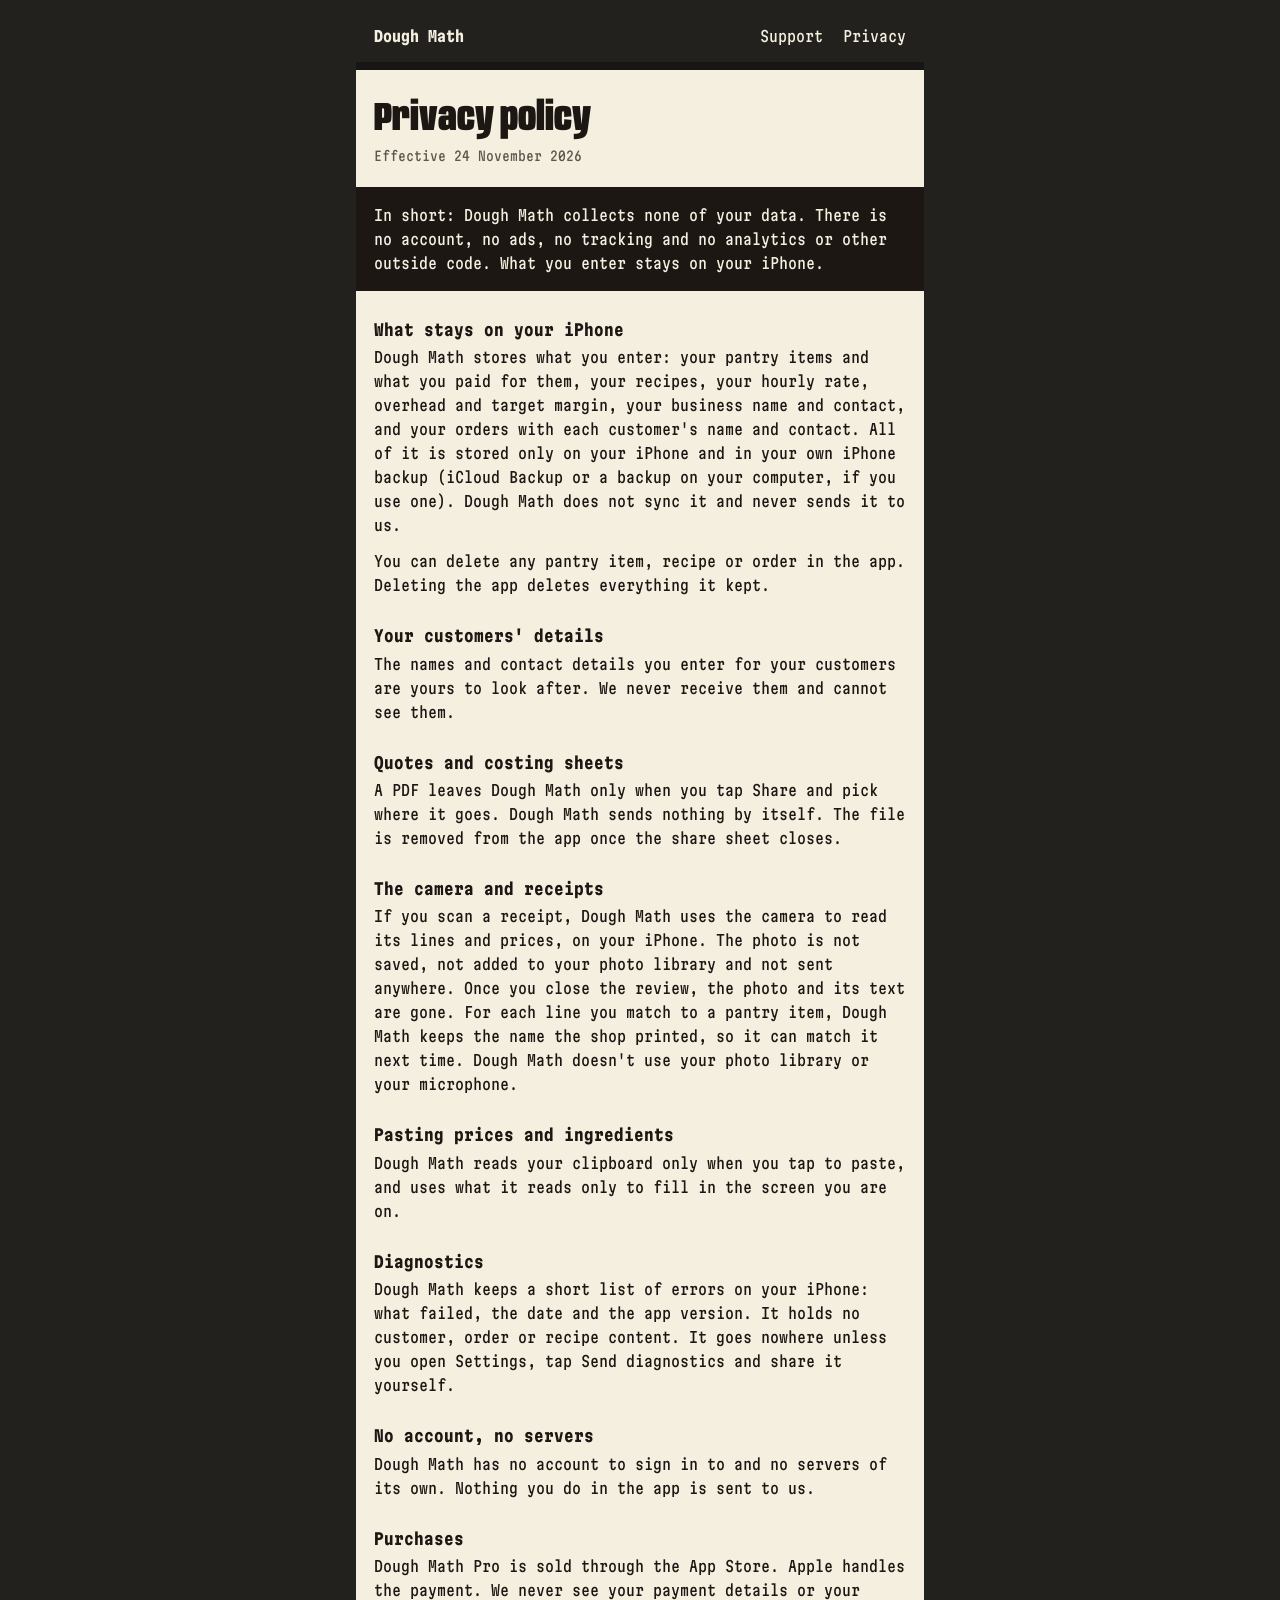
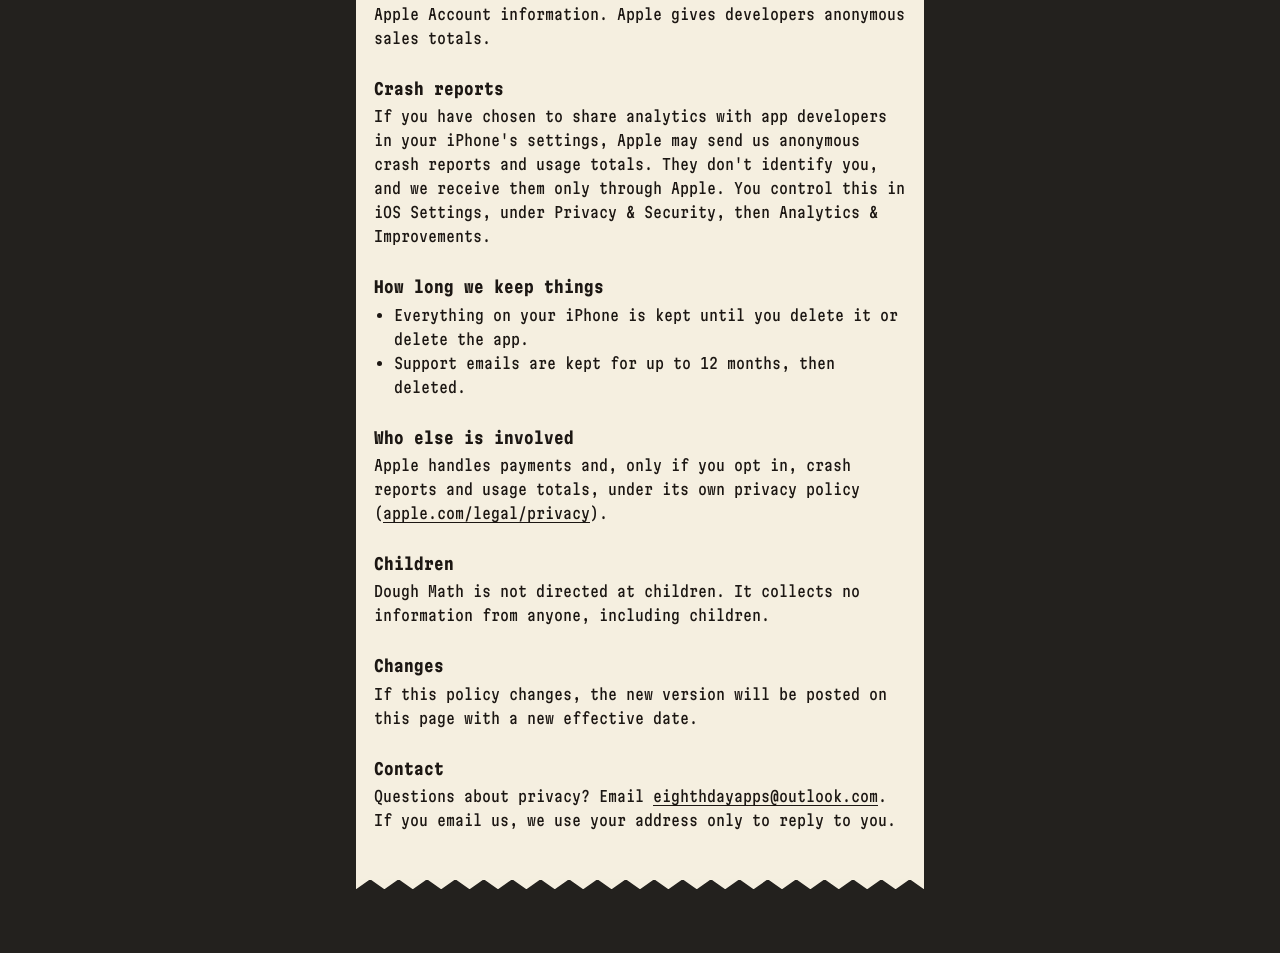
==== privacy.html @ d73449f0 "Dough Math landing, privacy and support pages" ====
<!doctype html>
<html lang="en">
<head>
<meta charset="utf-8">
<meta name="viewport" content="width=device-width, initial-scale=1">
<title>Dough Math Privacy</title>
<meta name="description" content="Dough Math privacy policy: no account, no ads, no tracking and no data collected. Your prices, recipes and customers stay on your iPhone.">
<link rel="stylesheet" href="style.css">
</head>
<body>
<div class="counter">
<nav><a class="name" href="./">Dough Math</a><a href="support.html">Support</a><a href="privacy.html">Privacy</a></nav>
<div class="slot"></div>
<main class="slip">
  <h1>Privacy policy</h1>
  <p class="faded">Effective 24 November 2026</p>

  <div class="band"><p>In short: Dough Math collects none of your data. There is no account, no ads, no tracking and no analytics or other outside code. What you enter stays on your iPhone.</p></div>

  <h2>What stays on your iPhone</h2>
  <p>Dough Math stores what you enter: your pantry items and what you paid for them, your recipes, your hourly rate, overhead and target margin, your business name and contact, and your orders with each customer's name and contact. All of it is stored only on your iPhone and in your own iPhone backup (iCloud Backup or a backup on your computer, if you use one). Dough Math does not sync it and never sends it to us.</p>
  <p>You can delete any pantry item, recipe or order in the app. Deleting the app deletes everything it kept.</p>

  <h2>Your customers' details</h2>
  <p>The names and contact details you enter for your customers are yours to look after. We never receive them and cannot see them.</p>

  <h2>Quotes and costing sheets</h2>
  <p>A PDF leaves Dough Math only when you tap Share and pick where it goes. Dough Math sends nothing by itself. The file is removed from the app once the share sheet closes.</p>

  <h2>The camera and receipts</h2>
  <p>If you scan a receipt, Dough Math uses the camera to read its lines and prices, on your iPhone. The photo is not saved, not added to your photo library and not sent anywhere. Once you close the review, the photo and its text are gone. For each line you match to a pantry item, Dough Math keeps the name the shop printed, so it can match it next time. Dough Math doesn't use your photo library or your microphone.</p>

  <h2>Pasting prices and ingredients</h2>
  <p>Dough Math reads your clipboard only when you tap to paste, and uses what it reads only to fill in the screen you are on.</p>

  <h2>Diagnostics</h2>
  <p>Dough Math keeps a short list of errors on your iPhone: what failed, the date and the app version. It holds no customer, order or recipe content. It goes nowhere unless you open Settings, tap Send diagnostics and share it yourself.</p>

  <h2>No account, no servers</h2>
  <p>Dough Math has no account to sign in to and no servers of its own. Nothing you do in the app is sent to us.</p>

  <h2>Purchases</h2>
  <p>Dough Math Pro is sold through the App Store. Apple handles the payment. We never see your payment details or your Apple Account information. Apple gives developers anonymous sales totals.</p>

  <h2>Crash reports</h2>
  <p>If you have chosen to share analytics with app developers in your iPhone's settings, Apple may send us anonymous crash reports and usage totals. They don't identify you, and we receive them only through Apple. You control this in iOS Settings, under Privacy &amp; Security, then Analytics &amp; Improvements.</p>

  <h2>How long we keep things</h2>
  <ul>
    <li>Everything on your iPhone is kept until you delete it or delete the app.</li>
    <li>Support emails are kept for up to 12 months, then deleted.</li>
  </ul>

  <h2>Who else is involved</h2>
  <p>Apple handles payments and, only if you opt in, crash reports and usage totals, under its own privacy policy (<a href="https://www.apple.com/legal/privacy/">apple.com/legal/privacy</a>).</p>

  <h2>Children</h2>
  <p>Dough Math is not directed at children. It collects no information from anyone, including children.</p>

  <h2>Changes</h2>
  <p>If this policy changes, the new version will be posted on this page with a new effective date.</p>

  <h2>Contact</h2>
  <p>Questions about privacy? Email <a href="mailto:eighthdayapps@outlook.com">eighthdayapps@outlook.com</a>. If you email us, we use your address only to reply to you.</p>
</main>
<div class="tear"></div>
</div>
</body>
</html>
---- style.css ----
@font-face {
  font-family: "Martian Mono";
  src: url("fonts/MartianMono.ttf") format("truetype");
  font-weight: 100 800;
  font-stretch: 75% 112.5%;
  font-display: swap;
}
@font-face {
  font-family: "Anybody";
  src: url("fonts/Anybody.ttf") format("truetype");
  font-weight: 100 900;
  font-stretch: 50% 150%;
  font-display: swap;
}
:root {
  --paper: #F5EFE0;
  --counter: #23211E;
  --slot: #171614;
  --ink: #1C1713;
  --faded: #5E554B;
  --counter-print: #F5EFE0;
}
@media (prefers-color-scheme: dark) {
  :root {
    --paper: #443C32;
    --counter: #131211;
    --slot: #060505;
    --ink: #F5EFE0;
    --faded: #B9AE9D;
    --counter-print: #F5EFE0;
  }
}
* { box-sizing: border-box; }
body {
  margin: 0;
  background: var(--counter);
  color: var(--ink);
  font: 400 15px/1.6 "Martian Mono", ui-monospace, Menlo, monospace;
  font-stretch: 75%;
  font-variant-numeric: tabular-nums;
}
.counter { max-width: 600px; margin: 0 auto; padding: 24px 16px 64px; }
nav { display: flex; gap: 20px; align-items: baseline; padding: 0 18px 14px; }
nav a { color: var(--counter-print); text-decoration: none; }
nav a:hover, nav a:focus-visible { text-decoration: underline; }
nav .name { font-weight: 700; margin-right: auto; }
.slot { height: 8px; background: var(--slot); }
.slip { background: var(--paper); padding: 28px 18px 36px; }
.tear {
  height: 10px;
  background: var(--paper);
  clip-path: polygon(0 0, 100% 0, 100% 100%, 97.5% 0, 95% 100%, 92.5% 0, 90% 100%, 87.5% 0, 85% 100%, 82.5% 0, 80% 100%, 77.5% 0, 75% 100%, 72.5% 0, 70% 100%, 67.5% 0, 65% 100%, 62.5% 0, 60% 100%, 57.5% 0, 55% 100%, 52.5% 0, 50% 100%, 47.5% 0, 45% 100%, 42.5% 0, 40% 100%, 37.5% 0, 35% 100%, 32.5% 0, 30% 100%, 27.5% 0, 25% 100%, 22.5% 0, 20% 100%, 17.5% 0, 15% 100%, 12.5% 0, 10% 100%, 7.5% 0, 5% 100%, 2.5% 0, 0 100%);
  margin-top: -1px;
}
h1 {
  font: 900 40px/1.05 "Anybody", "Arial Narrow", sans-serif;
  font-stretch: 62%;
  margin: 0 0 6px;
}
h2 { font-size: 16px; font-weight: 700; line-height: 1.4; margin: 28px 0 4px; }
p, ul { margin: 0 0 12px; }
ul { padding-left: 20px; }
a { color: var(--ink); text-underline-offset: 3px; }
.faded { color: var(--faded); font-size: 13px; }
.band { background: var(--ink); color: var(--paper); padding: 16px 18px; margin: 20px -18px 4px; }
.band p { margin: 0; }
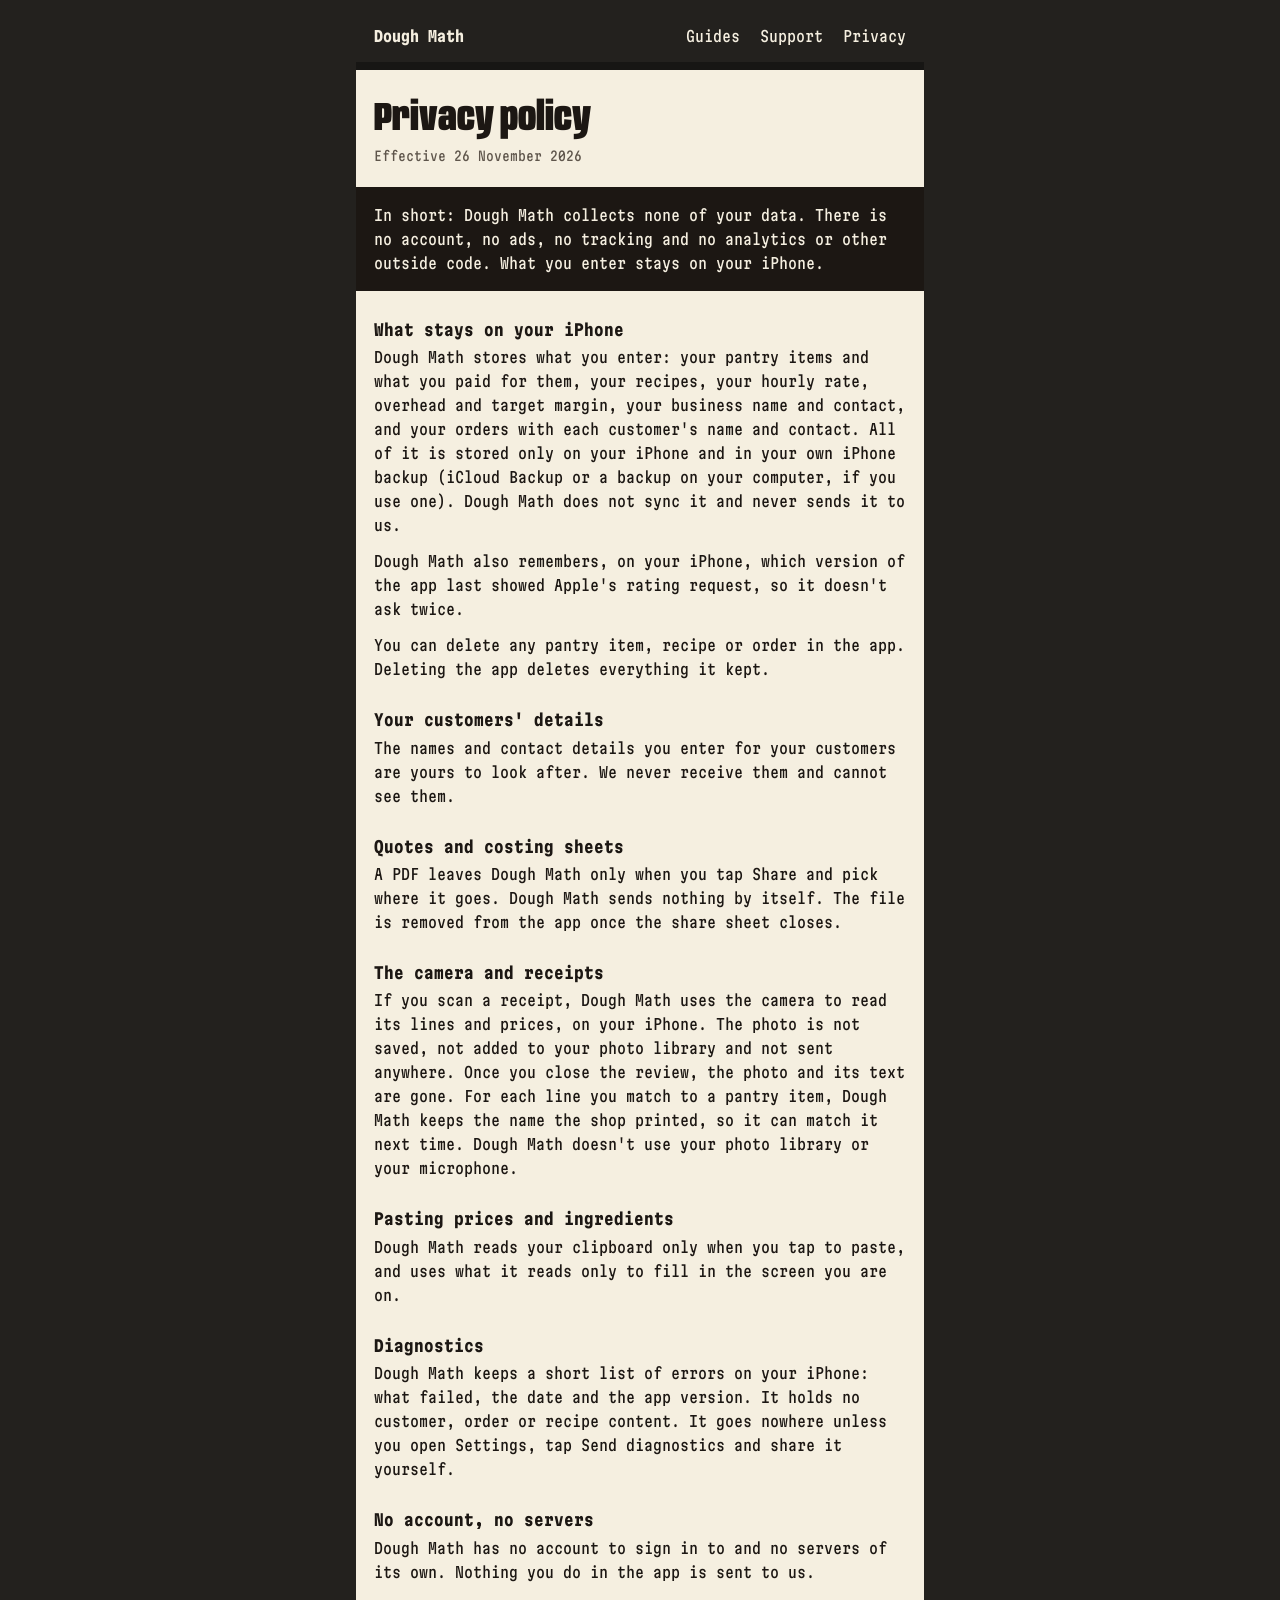
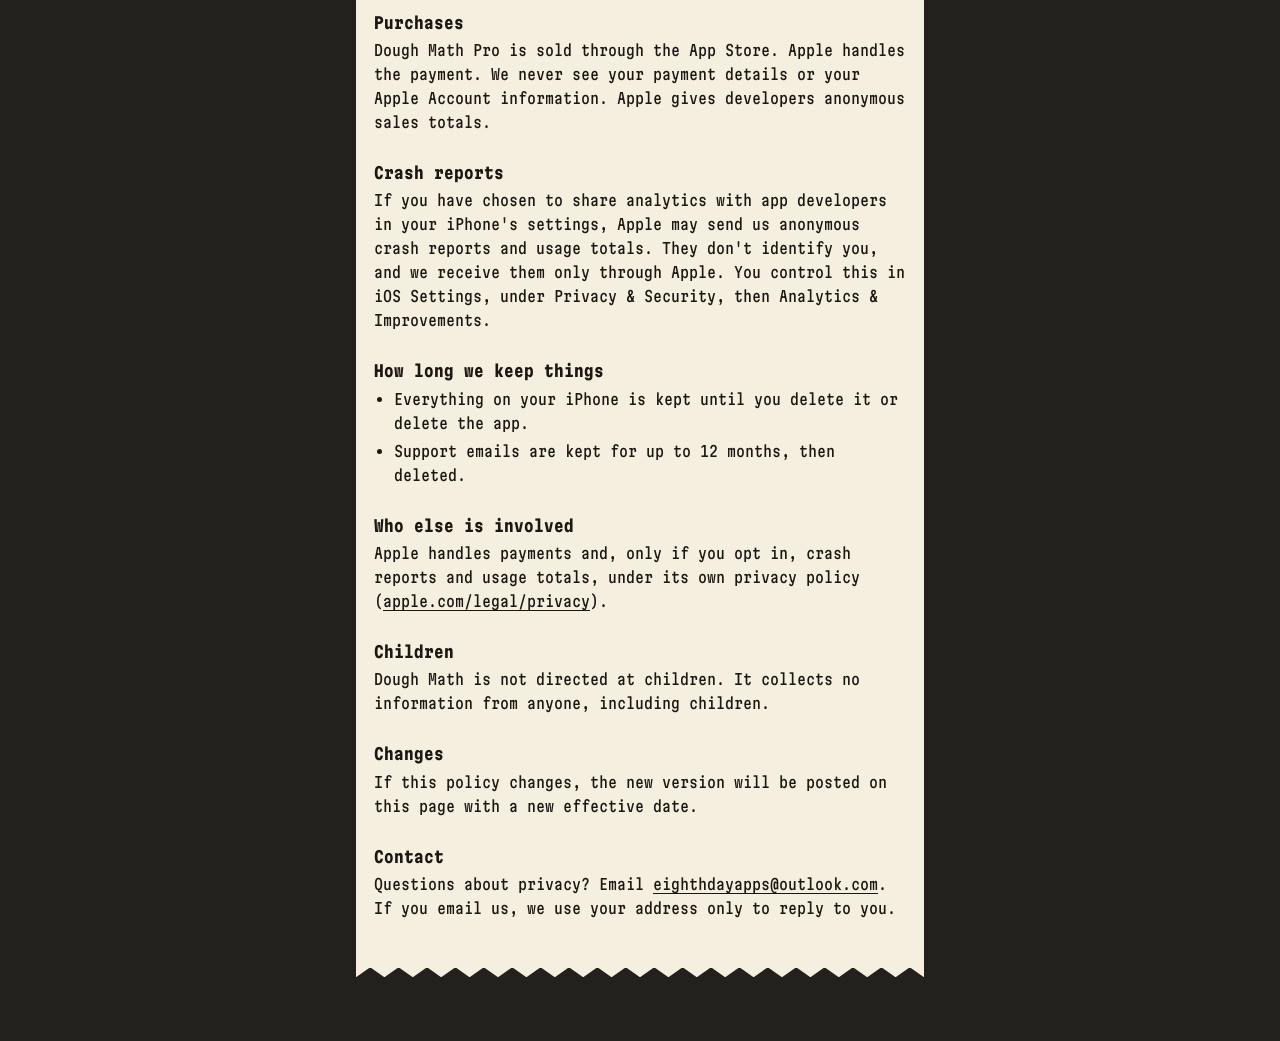
==== commit 2a292570: "Ten guide pages, a free pricing calculator, campaign-tagged App Store links; privacy page: the ratin" ====
--- a/privacy.html
+++ b/privacy.html
@@ -9,16 +9,17 @@
 </head>
 <body>
 <div class="counter">
-<nav><a class="name" href="./">Dough Math</a><a href="support.html">Support</a><a href="privacy.html">Privacy</a></nav>
+<nav><a class="name" href="./">Dough Math</a><a href="./#guides">Guides</a><a href="support.html">Support</a><a href="privacy.html">Privacy</a></nav>
 <div class="slot"></div>
 <main class="slip">
   <h1>Privacy policy</h1>
-  <p class="faded">Effective 24 November 2026</p>
+  <p class="faded">Effective 26 November 2026</p>
 
   <div class="band"><p>In short: Dough Math collects none of your data. There is no account, no ads, no tracking and no analytics or other outside code. What you enter stays on your iPhone.</p></div>
 
   <h2>What stays on your iPhone</h2>
   <p>Dough Math stores what you enter: your pantry items and what you paid for them, your recipes, your hourly rate, overhead and target margin, your business name and contact, and your orders with each customer's name and contact. All of it is stored only on your iPhone and in your own iPhone backup (iCloud Backup or a backup on your computer, if you use one). Dough Math does not sync it and never sends it to us.</p>
+  <p>Dough Math also remembers, on your iPhone, which version of the app last showed Apple's rating request, so it doesn't ask twice.</p>
   <p>You can delete any pantry item, recipe or order in the app. Deleting the app deletes everything it kept.</p>
 
   <h2>Your customers' details</h2>
--- a/style.css
+++ b/style.css
@@ -64,3 +64,64 @@
 .faded { color: var(--faded); font-size: 13px; }
 .band { background: var(--ink); color: var(--paper); padding: 16px 18px; margin: 20px -18px 4px; }
 .band p { margin: 0; }
+h2[id] { scroll-margin-top: 16px; }
+ol { margin: 0 0 12px; padding-left: 22px; }
+li { margin-bottom: 4px; }
+.lede { font-size: 16px; }
+.line { display: flex; align-items: baseline; margin: 0 0 6px; }
+.line .lead { flex: 1 1 12px; min-width: 12px; margin: 0 6px; border-bottom: 2px dotted var(--faded); }
+.line .fig { white-space: nowrap; text-align: right; }
+.line.sum { border-top: 1.5px solid var(--ink); padding-top: 8px; margin-top: 8px; font-weight: 700; }
+.line .note { color: var(--faded); }
+table { width: 100%; border-collapse: collapse; font-size: 13px; margin: 0 0 16px; }
+caption { text-align: left; font-weight: 700; font-size: 14px; padding: 12px 0 4px; }
+th { text-align: left; font-weight: 400; color: var(--faded); padding: 2px 0 4px; vertical-align: bottom; }
+td { padding: 2px 0; vertical-align: baseline; }
+tbody th { color: var(--ink); padding: 2px 0; vertical-align: baseline; }
+th.fig, td.fig { text-align: right; padding-left: 10px; white-space: nowrap; }
+.fits { border: 1.5px solid var(--ink); padding: 14px 16px 4px; margin: 8px 0 0; }
+a.store { display: inline-block; border: 1.5px solid var(--ink); padding: 8px 14px; font-weight: 700; text-decoration: none; }
+a.store:hover, a.store:focus-visible { text-decoration: underline; }
+.guides { list-style: none; padding: 0; }
+.guides li { margin-bottom: 10px; }
+.guides a { font-weight: 700; }
+.guides span { display: block; color: var(--faded); font-size: 13px; }
+footer { padding: 20px 18px 0; color: var(--counter-print); font-size: 13px; }
+footer a { color: var(--counter-print); }
+footer p { margin: 0 0 8px; }
+.calc fieldset { border: 0; margin: 0; padding: 0; }
+.field { display: flex; align-items: center; justify-content: space-between; gap: 12px; margin: 0 0 10px; }
+.field label { flex: 1 1 auto; }
+.field .unit { color: var(--faded); }
+.field input {
+  flex: 0 0 9.5ch;
+  width: 9.5ch;
+  font: inherit;
+  font-stretch: 75%;
+  text-align: right;
+  color: var(--ink);
+  background: transparent;
+  border: 1.5px solid var(--ink);
+  border-radius: 0;
+  padding: 6px 8px;
+}
+.field input:focus-visible, a:focus-visible { outline: 2px solid var(--ink); outline-offset: 2px; }
+.field input[aria-invalid="true"] { border-width: 3px; }
+.hint { color: var(--faded); font-size: 12px; margin: -6px 0 10px; }
+.hint.problem { color: var(--ink); font-weight: 700; }
+.band .big {
+  display: inline-block;
+  font-weight: 800;
+  font-size: 26px;
+  line-height: 1;
+  transform: scaleY(1.5);
+  transform-origin: 0 100%;
+  margin-top: 16px;
+}
+.band .line .lead { border-bottom-color: var(--paper); }
+footer a:focus-visible, nav a:focus-visible { outline-color: var(--counter-print); }
+.calc legend { padding: 0; margin: 0 0 12px; }
+nav .name { white-space: nowrap; }
+@media (max-width: 420px) {
+  nav { gap: 14px; font-size: 14px; }
+}
